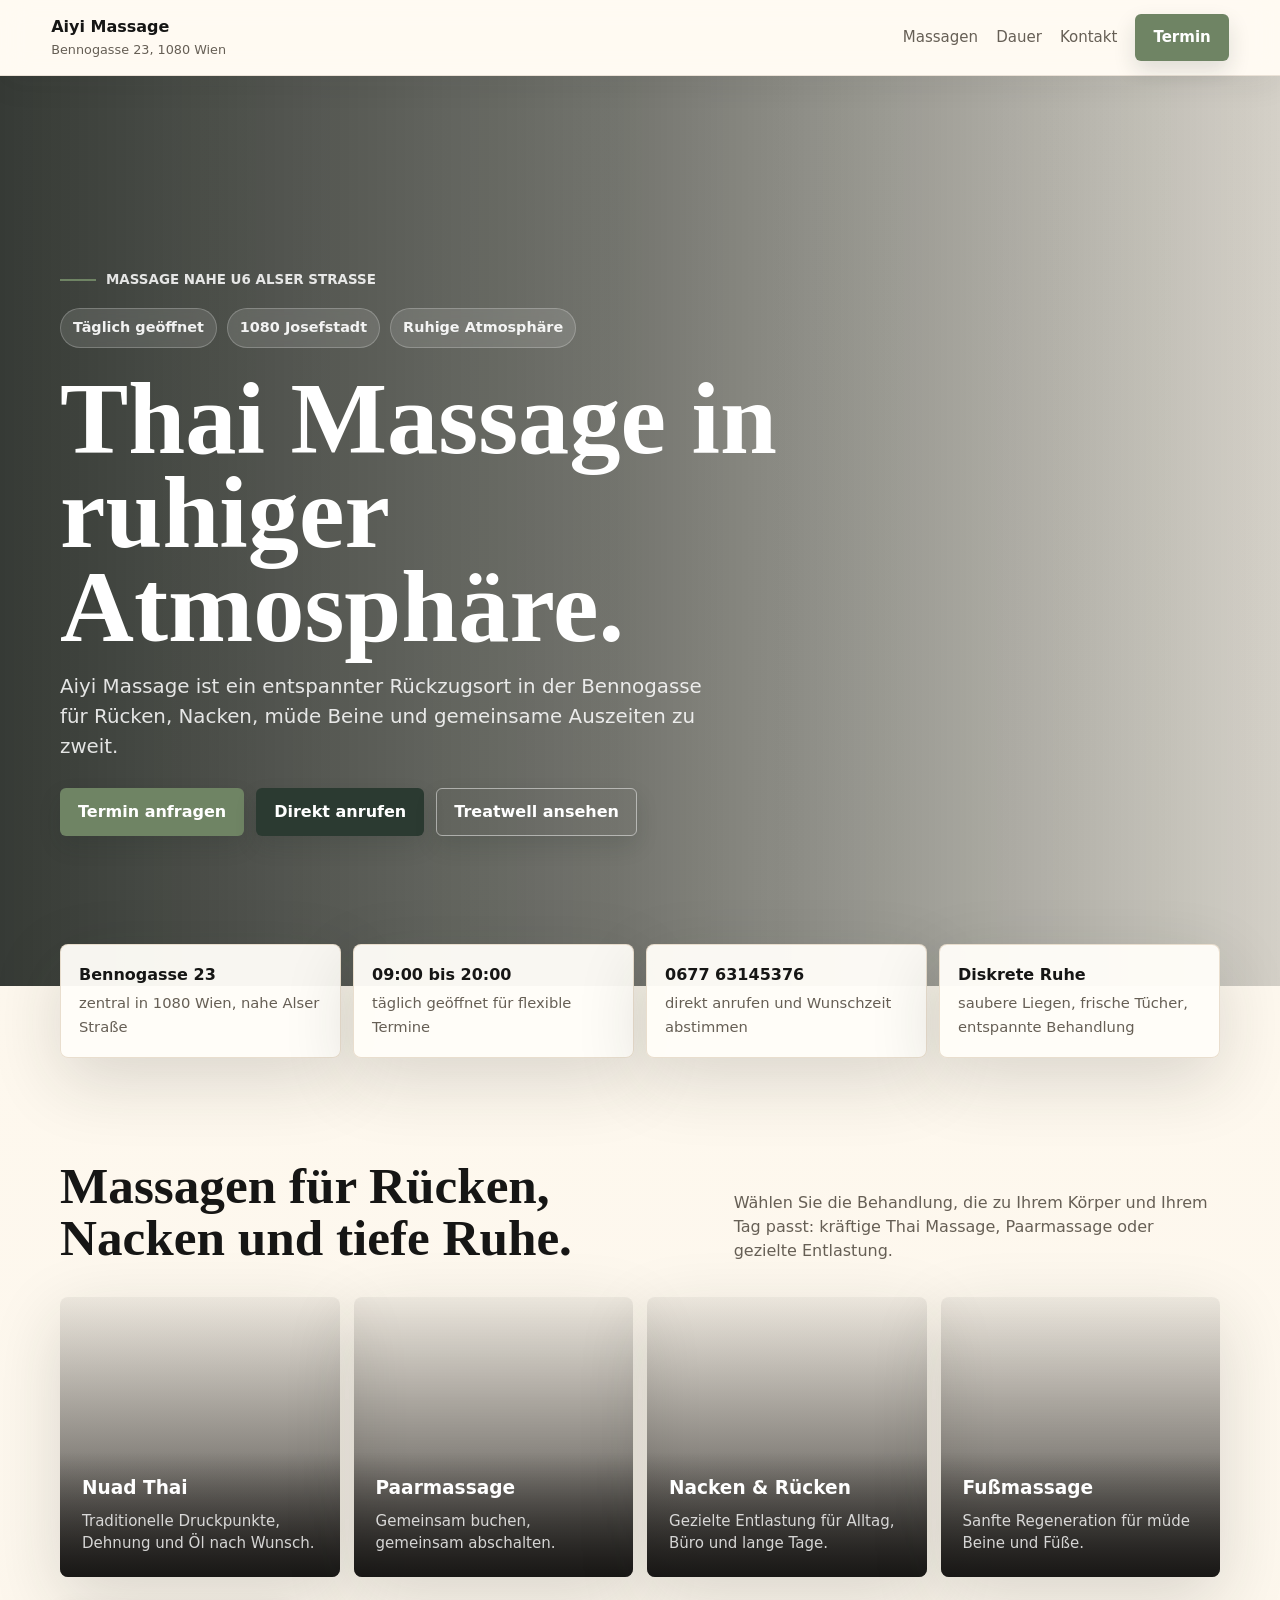
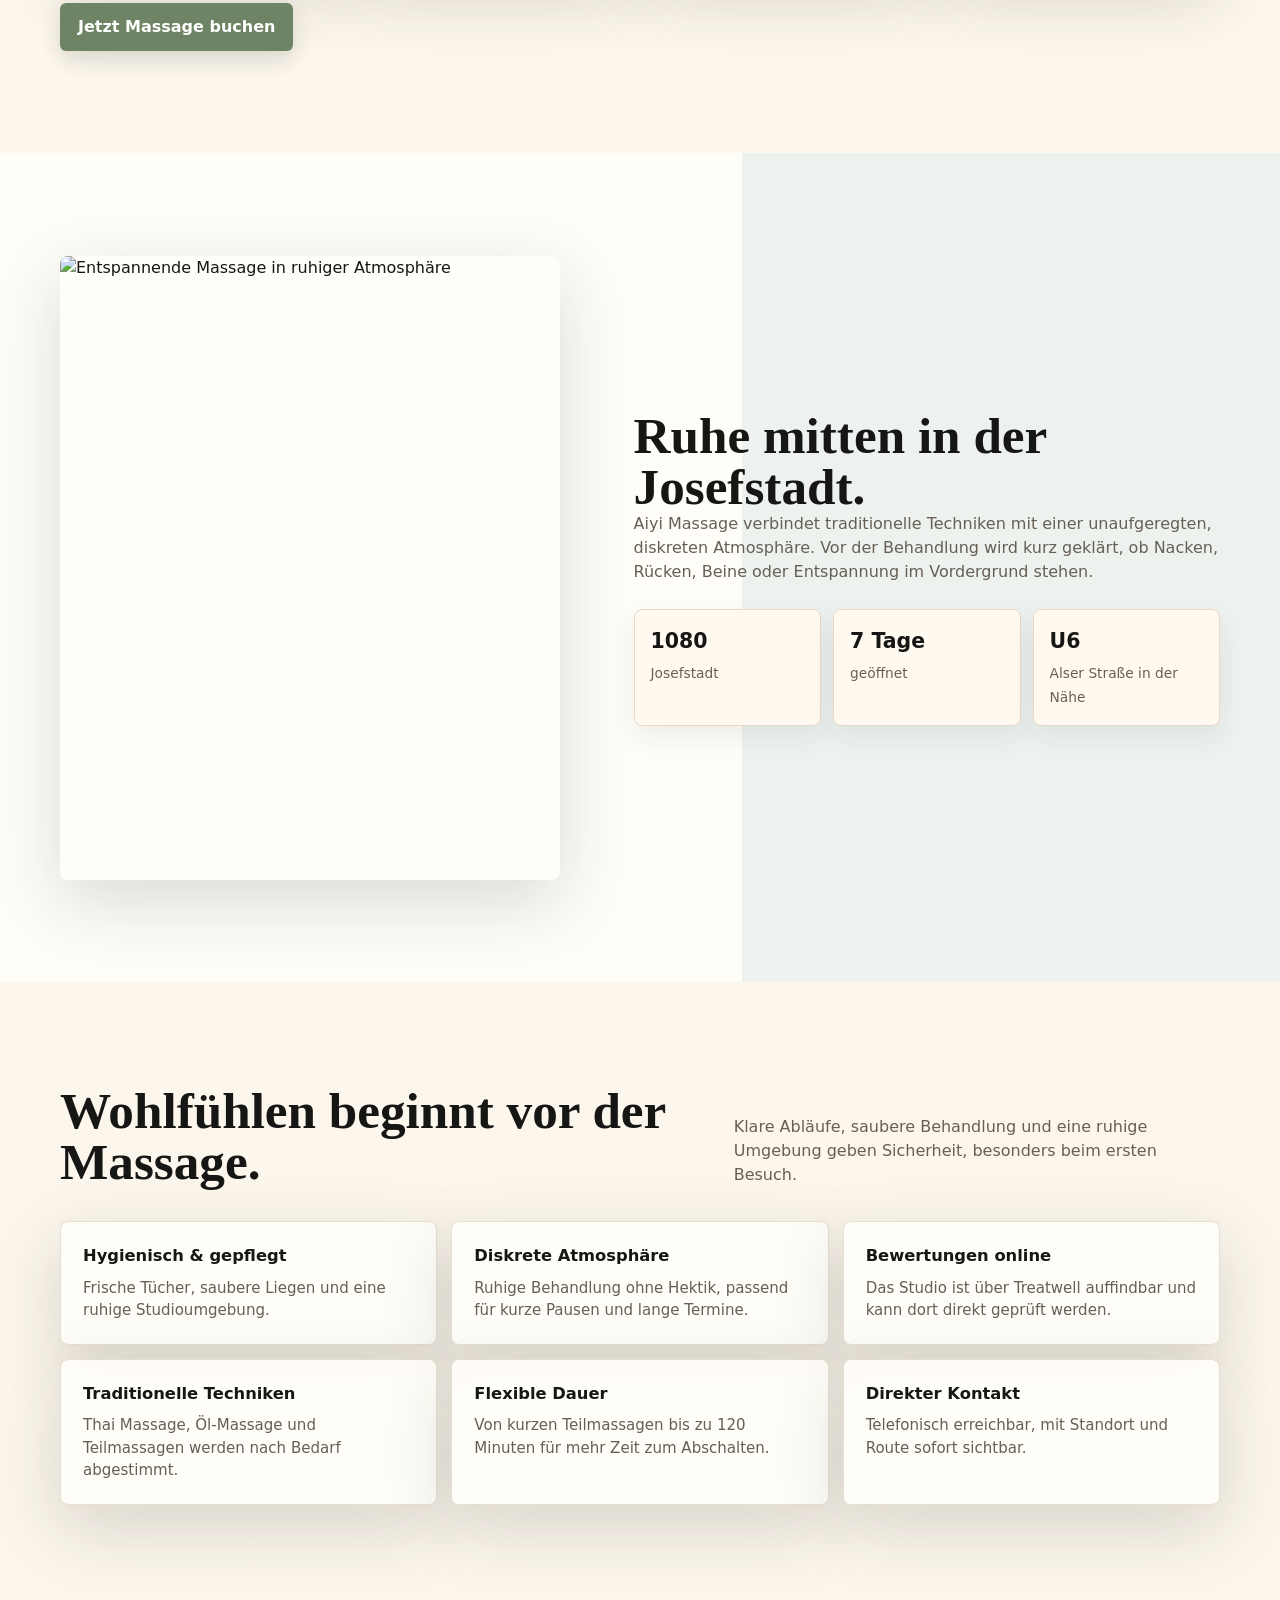
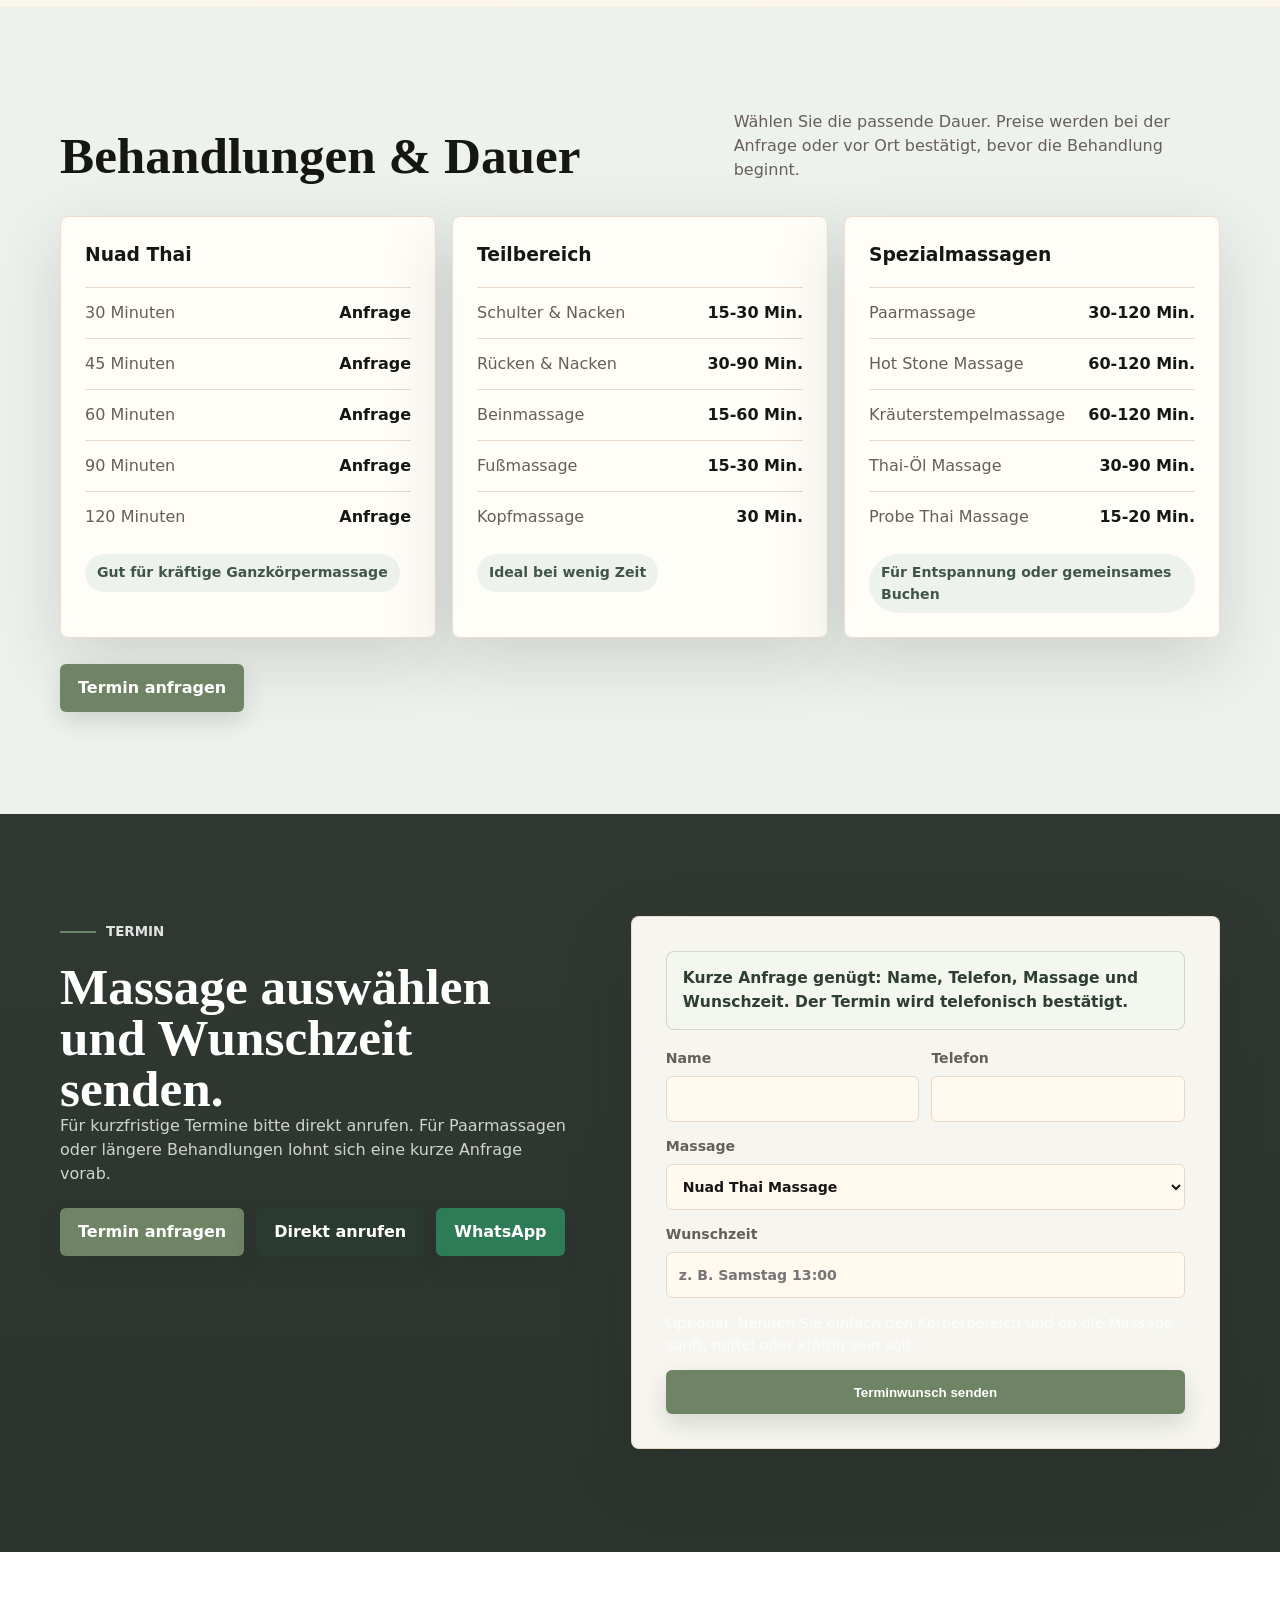
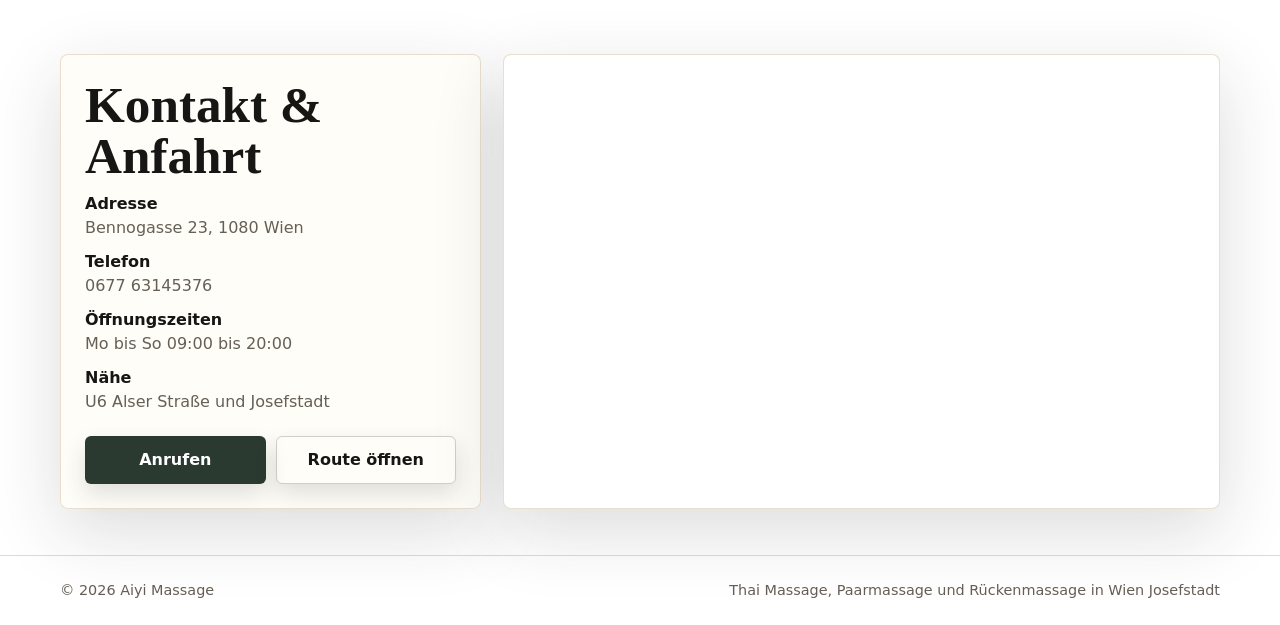
==== outputs/aiyi-massage/index.html @ 1ed0b498 "Initial website demos" ====
<!doctype html>
<html lang="de">
  <head>
    <meta charset="utf-8" />
    <meta name="viewport" content="width=device-width, initial-scale=1" />
    <title>Aiyi Massage | Massage in 1080 Wien</title>
    <meta
      name="description"
      content="Aiyi Massage in der Bennogasse 23, 1080 Wien: Thai Massage, Paarmassage, Rückenmassage, Fußmassage und Termin-Anfrage."
    />
    <link rel="stylesheet" href="../shared/demo.css" />
    <style>
      :root {
        --brand: #6f8464;
        --brand-dark: #1f2822;
        --accent: #bf8b52;
        --paper: #fff9ef;
        --surface: #fffdf8;
        --line: #e6d9c8;
        --muted: #665f55;
        --shadow: 0 22px 70px rgba(31, 40, 34, 0.16);
        --hero-image: url("https://images.pexels.com/photos/3865792/pexels-photo-3865792.jpeg?auto=compress&cs=tinysrgb&w=1800");
      }

      body {
        background:
          linear-gradient(180deg, rgba(255, 249, 239, 0.96), rgba(248, 243, 233, 0.94)),
          var(--paper);
      }

      .topbar {
        box-shadow: 0 10px 30px rgba(31, 40, 34, 0.06);
      }

      .button {
        box-shadow: 0 10px 22px rgba(31, 40, 34, 0.14);
        transition:
          transform 180ms ease,
          box-shadow 180ms ease,
          background 180ms ease;
      }

      .button:hover {
        transform: translateY(-2px);
        box-shadow: 0 16px 28px rgba(31, 40, 34, 0.2);
      }

      .button.call {
        background: #2b3a31;
      }

      .button.whatsapp {
        background: #2d7b57;
      }

      .hero {
        min-height: 88vh;
        background:
          linear-gradient(90deg, rgba(21, 27, 23, 0.86), rgba(21, 27, 23, 0.6) 48%, rgba(21, 27, 23, 0.18)),
          var(--hero-image) center / cover;
      }

      .hero-inner {
        padding-bottom: 48px;
      }

      .hero h1 {
        max-width: 780px;
      }

      .hero p {
        max-width: 660px;
      }

      .hero-badges {
        display: flex;
        flex-wrap: wrap;
        gap: 10px;
        margin: 0 0 24px;
      }

      .hero-badge {
        border: 1px solid rgba(255, 255, 255, 0.22);
        border-radius: 999px;
        padding: 8px 12px;
        background: rgba(255, 255, 255, 0.12);
        color: rgba(255, 255, 255, 0.92);
        font-size: 0.9rem;
        font-weight: 720;
        backdrop-filter: blur(10px);
      }

      .quick-info {
        width: min(1160px, calc(100% - 36px));
        display: grid;
        grid-template-columns: repeat(4, minmax(0, 1fr));
        gap: 12px;
        margin: -42px auto 0;
        position: relative;
        z-index: 2;
      }

      .quick-card,
      .trust-card,
      .treatment-card,
      .menu-card,
      .contact-card,
      .panel {
        border: 1px solid rgba(230, 217, 200, 0.86);
        border-radius: 8px;
        background: rgba(255, 253, 248, 0.96);
        box-shadow: var(--shadow);
      }

      .quick-card {
        padding: 18px;
      }

      .quick-card strong {
        display: block;
        margin-bottom: 4px;
      }

      .quick-card span {
        color: var(--muted);
        font-size: 0.92rem;
      }

      .tiles {
        grid-template-columns: repeat(4, minmax(0, 1fr));
      }

      .tile {
        min-height: 280px;
        transition:
          transform 220ms ease,
          box-shadow 220ms ease;
      }

      .tile:hover {
        transform: translateY(-4px);
        box-shadow: 0 28px 75px rgba(31, 40, 34, 0.2);
      }

      .tile:nth-child(1) {
        background:
          linear-gradient(rgba(20, 18, 16, 0.08), rgba(20, 18, 16, 0.82)),
          url("https://images.pexels.com/photos/34821383/pexels-photo-34821383.jpeg?auto=compress&cs=tinysrgb&w=900")
            center 46% / cover;
      }

      .tile:nth-child(2) {
        background:
          linear-gradient(rgba(20, 18, 16, 0.08), rgba(20, 18, 16, 0.82)),
          url("https://images.pexels.com/photos/7365442/pexels-photo-7365442.jpeg?auto=compress&cs=tinysrgb&w=900")
            center 42% / cover;
      }

      .tile:nth-child(3) {
        background:
          linear-gradient(rgba(20, 18, 16, 0.08), rgba(20, 18, 16, 0.82)),
          url("https://images.pexels.com/photos/3865792/pexels-photo-3865792.jpeg?auto=compress&cs=tinysrgb&w=900")
            center 42% / cover;
      }

      .tile:nth-child(4) {
        background:
          linear-gradient(rgba(20, 18, 16, 0.08), rgba(20, 18, 16, 0.82)),
          url("https://images.pexels.com/photos/12649751/pexels-photo-12649751.jpeg?auto=compress&cs=tinysrgb&w=900")
            center 48% / cover;
      }

      .section-cta {
        margin-top: 26px;
      }

      .trust-grid {
        display: grid;
        grid-template-columns: repeat(3, minmax(0, 1fr));
        gap: 14px;
      }

      .trust-card {
        padding: 22px;
      }

      .trust-card strong {
        display: block;
        margin-bottom: 8px;
        color: var(--ink);
        font-size: 1.02rem;
      }

      .trust-card p {
        margin: 0;
        color: var(--muted);
        font-size: 0.94rem;
      }

      .split {
        background:
          linear-gradient(90deg, #fffdf8 0%, #fffdf8 58%, #eef2ee 58%, #eef2ee 100%);
      }

      .portrait {
        aspect-ratio: 4 / 5;
      }

      .proof-item {
        box-shadow: 0 10px 28px rgba(31, 40, 34, 0.08);
      }

      .duration-note {
        display: inline-flex;
        align-items: center;
        margin-top: 12px;
        border-radius: 999px;
        padding: 8px 12px;
        background: #eef2ee;
        color: #405648;
        font-size: 0.88rem;
        font-weight: 760;
      }

      .line-item strong {
        min-width: 102px;
        text-align: right;
      }

      .booking {
        background:
          linear-gradient(rgba(31, 40, 34, 0.92), rgba(31, 40, 34, 0.94)),
          url("https://images.pexels.com/photos/3757954/pexels-photo-3757954.jpeg?auto=compress&cs=tinysrgb&w=1600")
            center / cover;
      }

      .booking-grid {
        align-items: start;
      }

      .booking .actions {
        margin-top: 22px;
      }

      .panel {
        padding: clamp(22px, 4vw, 34px);
      }

      .note {
        border-color: rgba(111, 132, 100, 0.28);
        background: #f3f7ed;
        color: #2d3e33;
      }

      .booking .note {
        color: #2d3e33;
      }

      .form-help {
        margin: 0;
        color: var(--muted);
        font-size: 0.92rem;
      }

      .contact-grid {
        grid-template-columns: minmax(310px, 0.74fr) minmax(360px, 1.26fr);
        align-items: stretch;
      }

      .contact-card {
        display: grid;
        align-content: start;
        gap: 10px;
      }

      .contact-card p {
        margin-bottom: 0;
      }

      .contact-actions {
        display: grid;
        grid-template-columns: 1fr 1fr;
        gap: 10px;
        margin-top: 12px;
      }

      .map-wrap {
        overflow: hidden;
        border: 1px solid rgba(230, 217, 200, 0.86);
        border-radius: 8px;
        background: #fff;
        box-shadow: var(--shadow);
      }

      .map-wrap .map {
        width: 100%;
        height: 100%;
        min-height: 430px;
        border-radius: 0;
        filter: saturate(0.88) contrast(0.96);
      }

      .mobile-cta {
        position: fixed;
        right: 12px;
        bottom: 12px;
        left: 12px;
        z-index: 30;
        display: none;
        grid-template-columns: 1fr 1fr;
        gap: 10px;
        padding: 10px;
        border: 1px solid rgba(230, 217, 200, 0.9);
        border-radius: 8px;
        background: rgba(255, 253, 248, 0.94);
        box-shadow: 0 18px 45px rgba(31, 40, 34, 0.2);
        backdrop-filter: blur(16px);
      }

      .mobile-cta .button {
        min-height: 46px;
        padding: 10px 12px;
      }

      [data-reveal] {
        opacity: 0;
        transform: translateY(18px);
        transition:
          opacity 560ms ease,
          transform 560ms ease;
      }

      [data-reveal].is-visible {
        opacity: 1;
        transform: translateY(0);
      }

      @media (max-width: 920px) {
        .quick-info,
        .trust-grid {
          grid-template-columns: repeat(2, minmax(0, 1fr));
        }

        .tiles {
          grid-template-columns: repeat(2, minmax(0, 1fr));
        }

        .contact-grid {
          grid-template-columns: 1fr;
        }

        .split {
          background: #fffdf8;
        }
      }

      @media (max-width: 620px) {
        .hero {
          min-height: 82vh;
          background-position: center top;
        }

        .hero-inner {
          padding-top: 64px;
          padding-bottom: 48px;
        }

        .hero-badges {
          gap: 8px;
        }

        .hero-badge {
          font-size: 0.82rem;
        }

        .quick-info,
        .trust-grid,
        .tiles,
        .contact-actions {
          grid-template-columns: 1fr;
        }

        .quick-info {
          margin-top: 0;
          padding-top: 14px;
        }

        .line-item {
          align-items: flex-start;
        }

        .line-item strong {
          min-width: 88px;
        }

        .map-wrap .map {
          min-height: 320px;
        }

        .mobile-cta {
          display: grid;
        }

        body {
          padding-bottom: 82px;
        }
      }

      @media (prefers-reduced-motion: reduce) {
        html {
          scroll-behavior: auto;
        }

        *,
        *::before,
        *::after {
          animation-duration: 0.001ms !important;
          animation-iteration-count: 1 !important;
          transition-duration: 0.001ms !important;
        }

        [data-reveal] {
          opacity: 1;
          transform: none;
        }
      }
    </style>
  </head>
  <body>
    <header class="topbar">
      <a class="brand" href="#start">
        <strong>Aiyi Massage</strong>
        <span>Bennogasse 23, 1080 Wien</span>
      </a>
      <nav>
        <a href="#massagen">Massagen</a>
        <a href="#preise">Dauer</a>
        <a href="#kontakt">Kontakt</a>
        <a class="button primary" href="#termin">Termin</a>
      </nav>
    </header>

    <main id="start">
      <section class="hero" aria-label="Aiyi Massage">
        <div class="hero-inner" data-reveal>
          <div class="eyebrow">Massage nahe U6 Alser Straße</div>
          <div class="hero-badges">
            <span class="hero-badge">Täglich geöffnet</span>
            <span class="hero-badge">1080 Josefstadt</span>
            <span class="hero-badge">Ruhige Atmosphäre</span>
          </div>
          <h1>Thai Massage in ruhiger Atmosphäre.</h1>
          <p>
            Aiyi Massage ist ein entspannter Rückzugsort in der Bennogasse für
            Rücken, Nacken, müde Beine und gemeinsame Auszeiten zu zweit.
          </p>
          <div class="actions">
            <a class="button primary" href="#termin">Termin anfragen</a>
            <a class="button call" href="tel:+4367763145376">Direkt anrufen</a>
            <a
              class="button secondary"
              href="https://www.treatwell.at/ort/aiyi-massage/"
              target="_blank"
              rel="noreferrer"
              >Treatwell ansehen</a
            >
          </div>
        </div>
      </section>

      <div class="quick-info" aria-label="Wichtige Informationen">
        <div class="quick-card" data-reveal>
          <strong>Bennogasse 23</strong>
          <span>zentral in 1080 Wien, nahe Alser Straße</span>
        </div>
        <div class="quick-card" data-reveal>
          <strong>09:00 bis 20:00</strong>
          <span>täglich geöffnet für flexible Termine</span>
        </div>
        <div class="quick-card" data-reveal>
          <strong>0677 63145376</strong>
          <span>direkt anrufen und Wunschzeit abstimmen</span>
        </div>
        <div class="quick-card" data-reveal>
          <strong>Diskrete Ruhe</strong>
          <span>saubere Liegen, frische Tücher, entspannte Behandlung</span>
        </div>
      </div>

      <section id="massagen">
        <div class="section-inner">
          <div class="section-heading" data-reveal>
            <h2>Massagen für Rücken, Nacken und tiefe Ruhe.</h2>
            <p>
              Wählen Sie die Behandlung, die zu Ihrem Körper und Ihrem Tag passt:
              kräftige Thai Massage, Paarmassage oder gezielte Entlastung.
            </p>
          </div>
          <div class="tiles">
            <article class="tile" data-reveal>
              <div class="tile-content">
                <h3>Nuad Thai</h3>
                <p>Traditionelle Druckpunkte, Dehnung und Öl nach Wunsch.</p>
              </div>
            </article>
            <article class="tile" data-reveal>
              <div class="tile-content">
                <h3>Paarmassage</h3>
                <p>Gemeinsam buchen, gemeinsam abschalten.</p>
              </div>
            </article>
            <article class="tile" data-reveal>
              <div class="tile-content">
                <h3>Nacken & Rücken</h3>
                <p>Gezielte Entlastung für Alltag, Büro und lange Tage.</p>
              </div>
            </article>
            <article class="tile" data-reveal>
              <div class="tile-content">
                <h3>Fußmassage</h3>
                <p>Sanfte Regeneration für müde Beine und Füße.</p>
              </div>
            </article>
          </div>
          <div class="section-cta" data-reveal>
            <a class="button primary" href="#termin">Jetzt Massage buchen</a>
          </div>
        </div>
      </section>

      <section class="split">
        <div class="section-inner split-grid">
          <img
            class="portrait"
            src="https://images.pexels.com/photos/3997989/pexels-photo-3997989.jpeg?auto=compress&cs=tinysrgb&w=1000"
            alt="Entspannende Massage in ruhiger Atmosphäre"
            data-reveal
          />
          <div class="copy" data-reveal>
            <h2>Ruhe mitten in der Josefstadt.</h2>
            <p>
              Aiyi Massage verbindet traditionelle Techniken mit einer
              unaufgeregten, diskreten Atmosphäre. Vor der Behandlung wird kurz
              geklärt, ob Nacken, Rücken, Beine oder Entspannung im Vordergrund
              stehen.
            </p>
            <div class="proof" aria-label="Vertrauen und Standort">
              <div class="proof-item">
                <strong>1080</strong>
                <span>Josefstadt</span>
              </div>
              <div class="proof-item">
                <strong>7 Tage</strong>
                <span>geöffnet</span>
              </div>
              <div class="proof-item">
                <strong>U6</strong>
                <span>Alser Straße in der Nähe</span>
              </div>
            </div>
          </div>
        </div>
      </section>

      <section aria-label="Vertrauen">
        <div class="section-inner">
          <div class="section-heading" data-reveal>
            <h2>Wohlfühlen beginnt vor der Massage.</h2>
            <p>
              Klare Abläufe, saubere Behandlung und eine ruhige Umgebung geben
              Sicherheit, besonders beim ersten Besuch.
            </p>
          </div>
          <div class="trust-grid">
            <article class="trust-card" data-reveal>
              <strong>Hygienisch & gepflegt</strong>
              <p>Frische Tücher, saubere Liegen und eine ruhige Studioumgebung.</p>
            </article>
            <article class="trust-card" data-reveal>
              <strong>Diskrete Atmosphäre</strong>
              <p>Ruhige Behandlung ohne Hektik, passend für kurze Pausen und lange Termine.</p>
            </article>
            <article class="trust-card" data-reveal>
              <strong>Bewertungen online</strong>
              <p>Das Studio ist über Treatwell auffindbar und kann dort direkt geprüft werden.</p>
            </article>
            <article class="trust-card" data-reveal>
              <strong>Traditionelle Techniken</strong>
              <p>Thai Massage, Öl-Massage und Teilmassagen werden nach Bedarf abgestimmt.</p>
            </article>
            <article class="trust-card" data-reveal>
              <strong>Flexible Dauer</strong>
              <p>Von kurzen Teilmassagen bis zu 120 Minuten für mehr Zeit zum Abschalten.</p>
            </article>
            <article class="trust-card" data-reveal>
              <strong>Direkter Kontakt</strong>
              <p>Telefonisch erreichbar, mit Standort und Route sofort sichtbar.</p>
            </article>
          </div>
        </div>
      </section>

      <section id="preise" class="menu">
        <div class="section-inner">
          <div class="section-heading" data-reveal>
            <h2>Behandlungen & Dauer</h2>
            <p>
              Wählen Sie die passende Dauer. Preise werden bei der Anfrage oder
              vor Ort bestätigt, bevor die Behandlung beginnt.
            </p>
          </div>
          <div class="menu-grid">
            <article class="menu-card" data-reveal>
              <h3>Nuad Thai</h3>
              <div class="line-item"><span>30 Minuten</span><strong>Anfrage</strong></div>
              <div class="line-item"><span>45 Minuten</span><strong>Anfrage</strong></div>
              <div class="line-item"><span>60 Minuten</span><strong>Anfrage</strong></div>
              <div class="line-item"><span>90 Minuten</span><strong>Anfrage</strong></div>
              <div class="line-item"><span>120 Minuten</span><strong>Anfrage</strong></div>
              <span class="duration-note">Gut für kräftige Ganzkörpermassage</span>
            </article>
            <article class="menu-card" data-reveal>
              <h3>Teilbereich</h3>
              <div class="line-item"><span>Schulter & Nacken</span><strong>15-30 Min.</strong></div>
              <div class="line-item"><span>Rücken & Nacken</span><strong>30-90 Min.</strong></div>
              <div class="line-item"><span>Beinmassage</span><strong>15-60 Min.</strong></div>
              <div class="line-item"><span>Fußmassage</span><strong>15-30 Min.</strong></div>
              <div class="line-item"><span>Kopfmassage</span><strong>30 Min.</strong></div>
              <span class="duration-note">Ideal bei wenig Zeit</span>
            </article>
            <article class="menu-card" data-reveal>
              <h3>Spezialmassagen</h3>
              <div class="line-item"><span>Paarmassage</span><strong>30-120 Min.</strong></div>
              <div class="line-item"><span>Hot Stone Massage</span><strong>60-120 Min.</strong></div>
              <div class="line-item"><span>Kräuterstempelmassage</span><strong>60-120 Min.</strong></div>
              <div class="line-item"><span>Thai-Öl Massage</span><strong>30-90 Min.</strong></div>
              <div class="line-item"><span>Probe Thai Massage</span><strong>15-20 Min.</strong></div>
              <span class="duration-note">Für Entspannung oder gemeinsames Buchen</span>
            </article>
          </div>
          <div class="section-cta" data-reveal>
            <a class="button primary" href="#termin">Termin anfragen</a>
          </div>
        </div>
      </section>

      <section id="termin" class="booking">
        <div class="section-inner booking-grid">
          <div data-reveal>
            <div class="eyebrow">Termin</div>
            <h2>Massage auswählen und Wunschzeit senden.</h2>
            <p>
              Für kurzfristige Termine bitte direkt anrufen. Für Paarmassagen
              oder längere Behandlungen lohnt sich eine kurze Anfrage vorab.
            </p>
            <div class="actions">
              <a class="button primary" href="#booking-form">Termin anfragen</a>
              <a class="button call" href="tel:+4367763145376">Direkt anrufen</a>
              <a
                class="button whatsapp"
                href="https://wa.me/4367763145376?text=Hallo%20Aiyi%20Massage%2C%20ich%20m%C3%B6chte%20gerne%20einen%20Termin%20anfragen."
                target="_blank"
                rel="noreferrer"
                >WhatsApp</a
              >
            </div>
          </div>
          <div class="panel" data-reveal>
            <p class="note">
              Kurze Anfrage genügt: Name, Telefon, Massage und Wunschzeit. Der
              Termin wird telefonisch bestätigt.
            </p>
            <form id="booking-form" class="demo-form">
              <div class="field-row">
                <label>
                  Name
                  <input name="Name" autocomplete="name" required />
                </label>
                <label>
                  Telefon
                  <input name="Telefon" autocomplete="tel" inputmode="tel" required />
                </label>
              </div>
              <label>
                Massage
                <select name="Massage">
                  <option>Nuad Thai Massage</option>
                  <option>Paarmassage</option>
                  <option>Nacken & Rücken</option>
                  <option>Fußmassage</option>
                  <option>Thai-Öl Massage</option>
                </select>
              </label>
              <label>
                Wunschzeit
                <input name="Wunschzeit" placeholder="z. B. Samstag 13:00" />
              </label>
              <p class="form-help">
                Optional: Nennen Sie einfach den Körperbereich und ob die Massage
                sanft, mittel oder kräftig sein soll.
              </p>
              <button class="button primary" type="submit">Terminwunsch senden</button>
              <p class="form-status">Danke, der Terminwunsch wurde vorgemerkt.</p>
            </form>
          </div>
        </div>
      </section>

      <section id="kontakt" class="contact">
        <div class="section-inner contact-grid">
          <div class="contact-card" data-reveal>
            <h2>Kontakt & Anfahrt</h2>
            <p><strong>Adresse</strong><br />Bennogasse 23, 1080 Wien</p>
            <p><strong>Telefon</strong><br /><a href="tel:+4367763145376">0677 63145376</a></p>
            <p><strong>Öffnungszeiten</strong><br />Mo bis So 09:00 bis 20:00</p>
            <p><strong>Nähe</strong><br />U6 Alser Straße und Josefstadt</p>
            <div class="contact-actions">
              <a class="button call" href="tel:+4367763145376">Anrufen</a>
              <a
                class="button secondary"
                href="https://www.google.com/maps/search/?api=1&query=Bennogasse%2023%201080%20Wien"
                target="_blank"
                rel="noreferrer"
                >Route öffnen</a
              >
            </div>
          </div>
          <div class="map-wrap" data-reveal>
            <iframe
              class="map"
              title="Karte Aiyi Massage"
              src="https://www.google.com/maps?q=Bennogasse%2023%201080%20Wien&output=embed"
              loading="lazy"
            ></iframe>
          </div>
        </div>
      </section>
    </main>

    <div class="mobile-cta" aria-label="Schneller Kontakt">
      <a class="button call" href="tel:+4367763145376">Anrufen</a>
      <a class="button primary" href="#termin">Termin</a>
    </div>

    <footer>
      <div class="footer-inner">
        <span>© 2026 Aiyi Massage</span>
        <span>Thai Massage, Paarmassage und Rückenmassage in Wien Josefstadt</span>
      </div>
    </footer>

    <script src="../shared/forms.js"></script>
    <script>
      const revealItems = document.querySelectorAll("[data-reveal]");

      if (!window.matchMedia("(prefers-reduced-motion: reduce)").matches) {
        const observer = new IntersectionObserver(
          (entries) => {
            entries.forEach((entry) => {
              if (entry.isIntersecting) {
                entry.target.classList.add("is-visible");
                observer.unobserve(entry.target);
              }
            });
          },
          { threshold: 0.14 }
        );

        revealItems.forEach((item) => observer.observe(item));
      } else {
        revealItems.forEach((item) => item.classList.add("is-visible"));
      }
    </script>
  </body>
</html>
---- outputs/shared/demo.css ----
:root {
  --ink: #161615;
  --muted: #6d6761;
  --paper: #fffaf3;
  --surface: #ffffff;
  --line: #e7ddd1;
  --brand: #b86f3d;
  --brand-dark: #26201b;
  --accent: #4f7464;
  --shadow: 0 18px 55px rgba(28, 24, 20, 0.14);
}

* {
  box-sizing: border-box;
}

html {
  scroll-behavior: smooth;
}

body {
  margin: 0;
  color: var(--ink);
  background: var(--paper);
  font-family: Inter, ui-sans-serif, system-ui, -apple-system, BlinkMacSystemFont, "Segoe UI", sans-serif;
  line-height: 1.5;
}

a {
  color: inherit;
  text-decoration: none;
}

img {
  display: block;
  max-width: 100%;
}

.topbar {
  position: sticky;
  top: 0;
  z-index: 10;
  display: flex;
  align-items: center;
  justify-content: space-between;
  gap: 18px;
  padding: 14px clamp(18px, 4vw, 54px);
  background: rgba(255, 250, 243, 0.94);
  border-bottom: 1px solid rgba(231, 221, 209, 0.82);
  backdrop-filter: blur(14px);
}

.brand {
  display: grid;
  gap: 1px;
}

.brand strong {
  font-size: 1rem;
}

.brand span {
  color: var(--muted);
  font-size: 0.8rem;
}

nav {
  display: flex;
  align-items: center;
  gap: 18px;
  color: var(--muted);
  font-size: 0.94rem;
}

.button {
  display: inline-flex;
  min-height: 44px;
  align-items: center;
  justify-content: center;
  gap: 8px;
  border: 1px solid transparent;
  border-radius: 6px;
  padding: 11px 17px;
  background: var(--brand-dark);
  color: #fff;
  font-weight: 760;
  white-space: nowrap;
}

.button.primary {
  background: var(--brand);
}

.button.secondary {
  border-color: rgba(22, 22, 21, 0.2);
  background: transparent;
  color: var(--ink);
}

.hero {
  min-height: 82vh;
  display: grid;
  align-items: end;
  color: #fff;
  background:
    linear-gradient(90deg, rgba(14, 13, 12, 0.82), rgba(14, 13, 12, 0.54) 48%, rgba(14, 13, 12, 0.2)),
    var(--hero-image) center / cover;
}

.hero-inner,
.section-inner {
  width: min(1160px, calc(100% - 36px));
  margin: 0 auto;
}

.hero-inner {
  padding: 86px 0 62px;
}

.eyebrow {
  display: inline-flex;
  align-items: center;
  gap: 10px;
  margin-bottom: 18px;
  color: rgba(255, 255, 255, 0.86);
  font-size: 0.84rem;
  font-weight: 760;
  text-transform: uppercase;
}

.eyebrow::before {
  width: 36px;
  height: 2px;
  background: var(--brand);
  content: "";
}

h1,
h2,
h3,
p {
  margin-top: 0;
}

h1,
h2 {
  font-family: Georgia, "Times New Roman", serif;
  letter-spacing: 0;
}

h1 {
  max-width: 850px;
  margin-bottom: 18px;
  font-size: clamp(3rem, 8vw, 7rem);
  line-height: 0.92;
}

.hero p {
  max-width: 620px;
  color: rgba(255, 255, 255, 0.86);
  font-size: clamp(1.04rem, 2vw, 1.24rem);
}

.actions {
  display: flex;
  flex-wrap: wrap;
  gap: 12px;
  margin-top: 26px;
}

.hero .button.secondary {
  border-color: rgba(255, 255, 255, 0.48);
  color: #fff;
}

section {
  padding: clamp(58px, 8vw, 104px) 0;
}

.section-heading {
  display: grid;
  grid-template-columns: minmax(0, 0.95fr) minmax(260px, 0.72fr);
  gap: 32px;
  align-items: end;
  margin-bottom: 34px;
}

h2 {
  margin-bottom: 0;
  font-size: clamp(2.1rem, 4vw, 3.9rem);
  line-height: 1;
}

.section-heading p,
.copy p {
  margin-bottom: 0;
  color: var(--muted);
}

.tiles {
  display: grid;
  grid-template-columns: repeat(4, minmax(0, 1fr));
  gap: 14px;
}

.tile {
  min-height: 245px;
  display: grid;
  align-content: end;
  overflow: hidden;
  border-radius: 8px;
  background: var(--brand-dark);
  box-shadow: var(--shadow);
  color: #fff;
}

.tile-content {
  padding: 22px;
  background: linear-gradient(rgba(10, 9, 8, 0), rgba(10, 9, 8, 0.72));
}

.tile h3 {
  margin-bottom: 8px;
  font-size: 1.16rem;
}

.tile p {
  margin-bottom: 0;
  color: rgba(255, 255, 255, 0.8);
  font-size: 0.94rem;
}

.split {
  background: #fff;
}

.split-grid {
  display: grid;
  grid-template-columns: minmax(300px, 0.92fr) minmax(320px, 1.08fr);
  gap: clamp(28px, 6vw, 74px);
  align-items: center;
}

.portrait {
  width: 100%;
  aspect-ratio: 4 / 5;
  border-radius: 8px;
  object-fit: cover;
  box-shadow: var(--shadow);
}

.proof {
  display: grid;
  grid-template-columns: repeat(3, 1fr);
  gap: 12px;
  margin-top: 25px;
}

.proof-item {
  border: 1px solid var(--line);
  border-radius: 8px;
  padding: 16px;
  background: var(--paper);
}

.proof-item strong {
  display: block;
  margin-bottom: 4px;
  font-size: 1.28rem;
}

.proof-item span {
  color: var(--muted);
  font-size: 0.86rem;
}

.menu {
  background: #eef2ee;
}

.menu-grid {
  display: grid;
  grid-template-columns: repeat(3, minmax(0, 1fr));
  gap: 16px;
}

.menu-card {
  border: 1px solid rgba(79, 116, 100, 0.22);
  border-radius: 8px;
  padding: 24px;
  background: #fff;
}

.line-item {
  display: flex;
  justify-content: space-between;
  gap: 14px;
  padding: 13px 0;
  border-top: 1px solid var(--line);
  color: var(--muted);
}

.line-item strong {
  color: var(--ink);
}

.booking {
  background: var(--brand-dark);
  color: #fff;
}

.booking-grid {
  display: grid;
  grid-template-columns: minmax(280px, 0.86fr) minmax(300px, 1fr);
  gap: clamp(26px, 5vw, 64px);
  align-items: center;
}

.booking p {
  color: rgba(255, 255, 255, 0.78);
}

.panel {
  border-radius: 8px;
  padding: clamp(20px, 4vw, 30px);
  background: #fff;
  color: var(--ink);
}

.note {
  margin: 0 0 18px;
  padding: 15px 16px;
  border-radius: 8px;
  border: 1px solid rgba(184, 111, 61, 0.28);
  background: #fff7e8;
  color: #3f2b1f;
  font-size: 0.97rem;
  font-weight: 650;
}

.booking .note {
  color: #3f2b1f;
}

form {
  display: grid;
  gap: 14px;
}

.field-row {
  display: grid;
  grid-template-columns: 1fr 1fr;
  gap: 12px;
}

label {
  display: grid;
  gap: 7px;
  color: var(--muted);
  font-size: 0.88rem;
  font-weight: 720;
}

input,
select,
textarea {
  width: 100%;
  min-height: 46px;
  border: 1px solid var(--line);
  border-radius: 6px;
  padding: 11px 12px;
  background: var(--paper);
  color: var(--ink);
  font: inherit;
}

textarea {
  min-height: 94px;
  resize: vertical;
}

.form-status {
  display: none;
  color: var(--accent);
  font-weight: 760;
}

.form-status.visible {
  display: block;
}

.contact {
  background: #fff;
  padding-bottom: 46px;
}

.contact-grid {
  display: grid;
  grid-template-columns: minmax(280px, 0.82fr) minmax(320px, 1.18fr);
  gap: 22px;
}

.contact-card {
  border: 1px solid var(--line);
  border-radius: 8px;
  padding: 24px;
  background: var(--paper);
}

.contact-card p {
  margin-bottom: 10px;
  color: var(--muted);
}

.contact-card strong {
  color: var(--ink);
}

.map {
  min-height: 360px;
  border: 0;
  border-radius: 8px;
}

footer {
  padding: 24px clamp(18px, 4vw, 54px);
  border-top: 1px solid var(--line);
  background: #fff;
  color: var(--muted);
  font-size: 0.9rem;
}

.footer-inner {
  width: min(1160px, 100%);
  display: flex;
  justify-content: space-between;
  gap: 18px;
  margin: 0 auto;
}

.hub {
  min-height: 100vh;
  padding: clamp(32px, 5vw, 68px);
}

.hub h1 {
  color: var(--ink);
}

.hub-grid {
  display: grid;
  grid-template-columns: repeat(2, minmax(0, 1fr));
  gap: 16px;
}

.hub-card {
  border: 1px solid var(--line);
  border-radius: 8px;
  padding: 24px;
  background: #fff;
  box-shadow: var(--shadow);
}

.hub-card p {
  color: var(--muted);
}

@media (max-width: 920px) {
  nav a:not(.button) {
    display: none;
  }

  .section-heading,
  .split-grid,
  .booking-grid,
  .contact-grid {
    grid-template-columns: 1fr;
  }

  .tiles,
  .menu-grid,
  .hub-grid {
    grid-template-columns: repeat(2, minmax(0, 1fr));
  }
}

@media (max-width: 620px) {
  .topbar {
    align-items: flex-start;
  }

  .brand span {
    max-width: 190px;
  }

  .button {
    width: 100%;
  }

  .topbar .button {
    width: auto;
    min-height: 40px;
    padding: 9px 12px;
  }

  .tiles,
  .menu-grid,
  .proof,
  .field-row,
  .hub-grid {
    grid-template-columns: 1fr;
  }

  .actions,
  .footer-inner {
    flex-direction: column;
  }
}
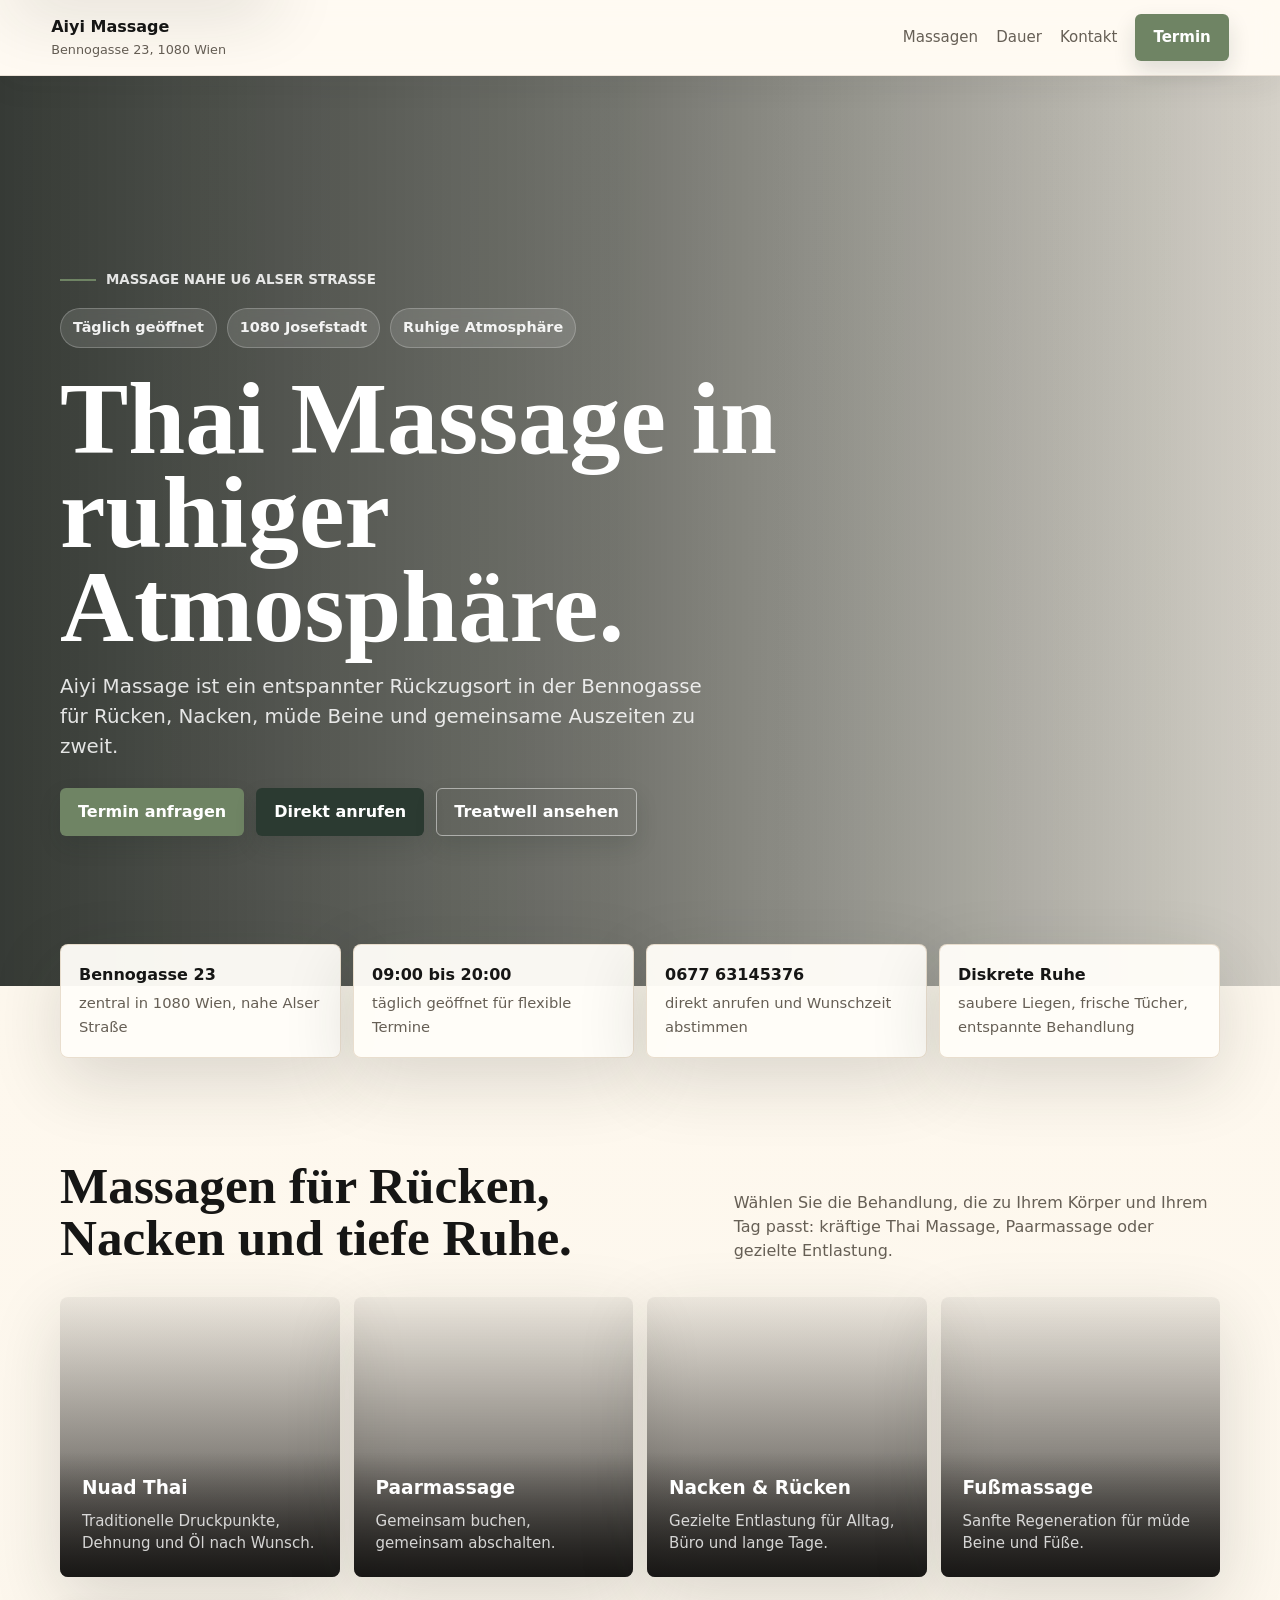
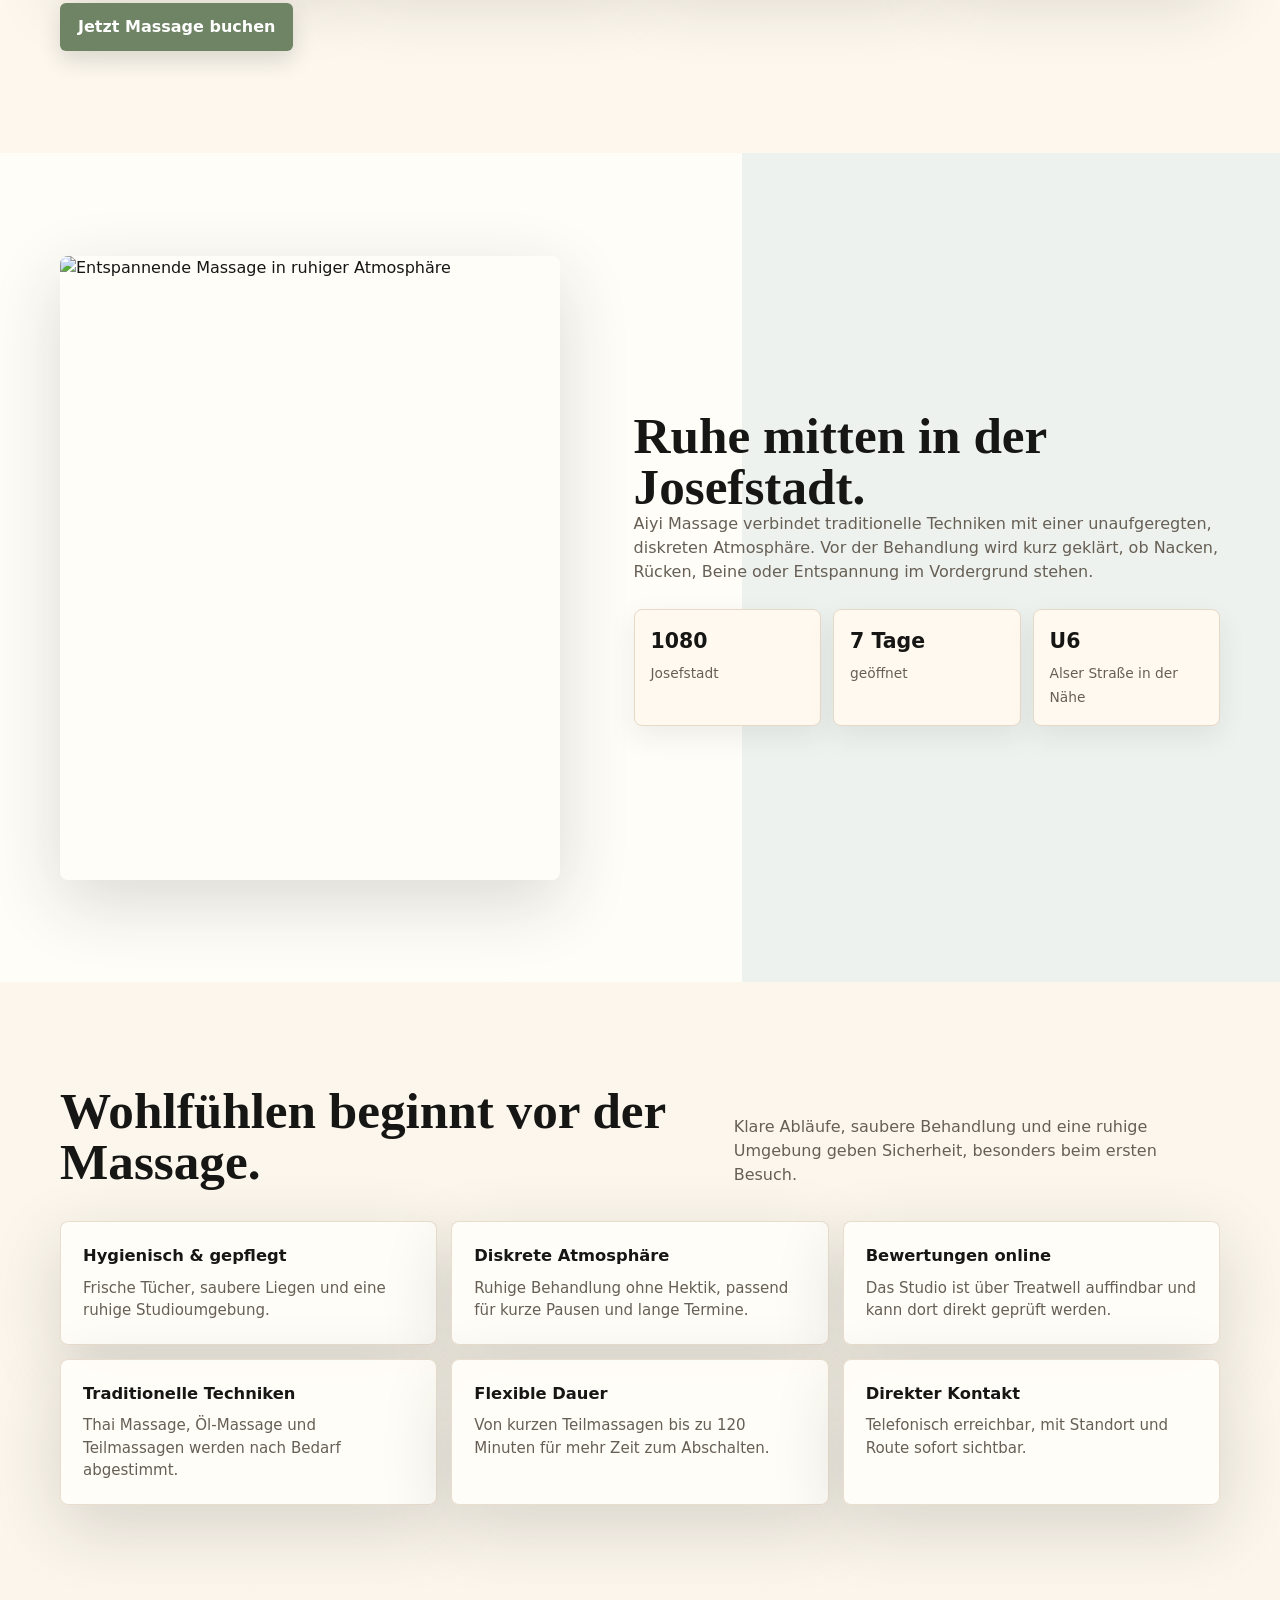
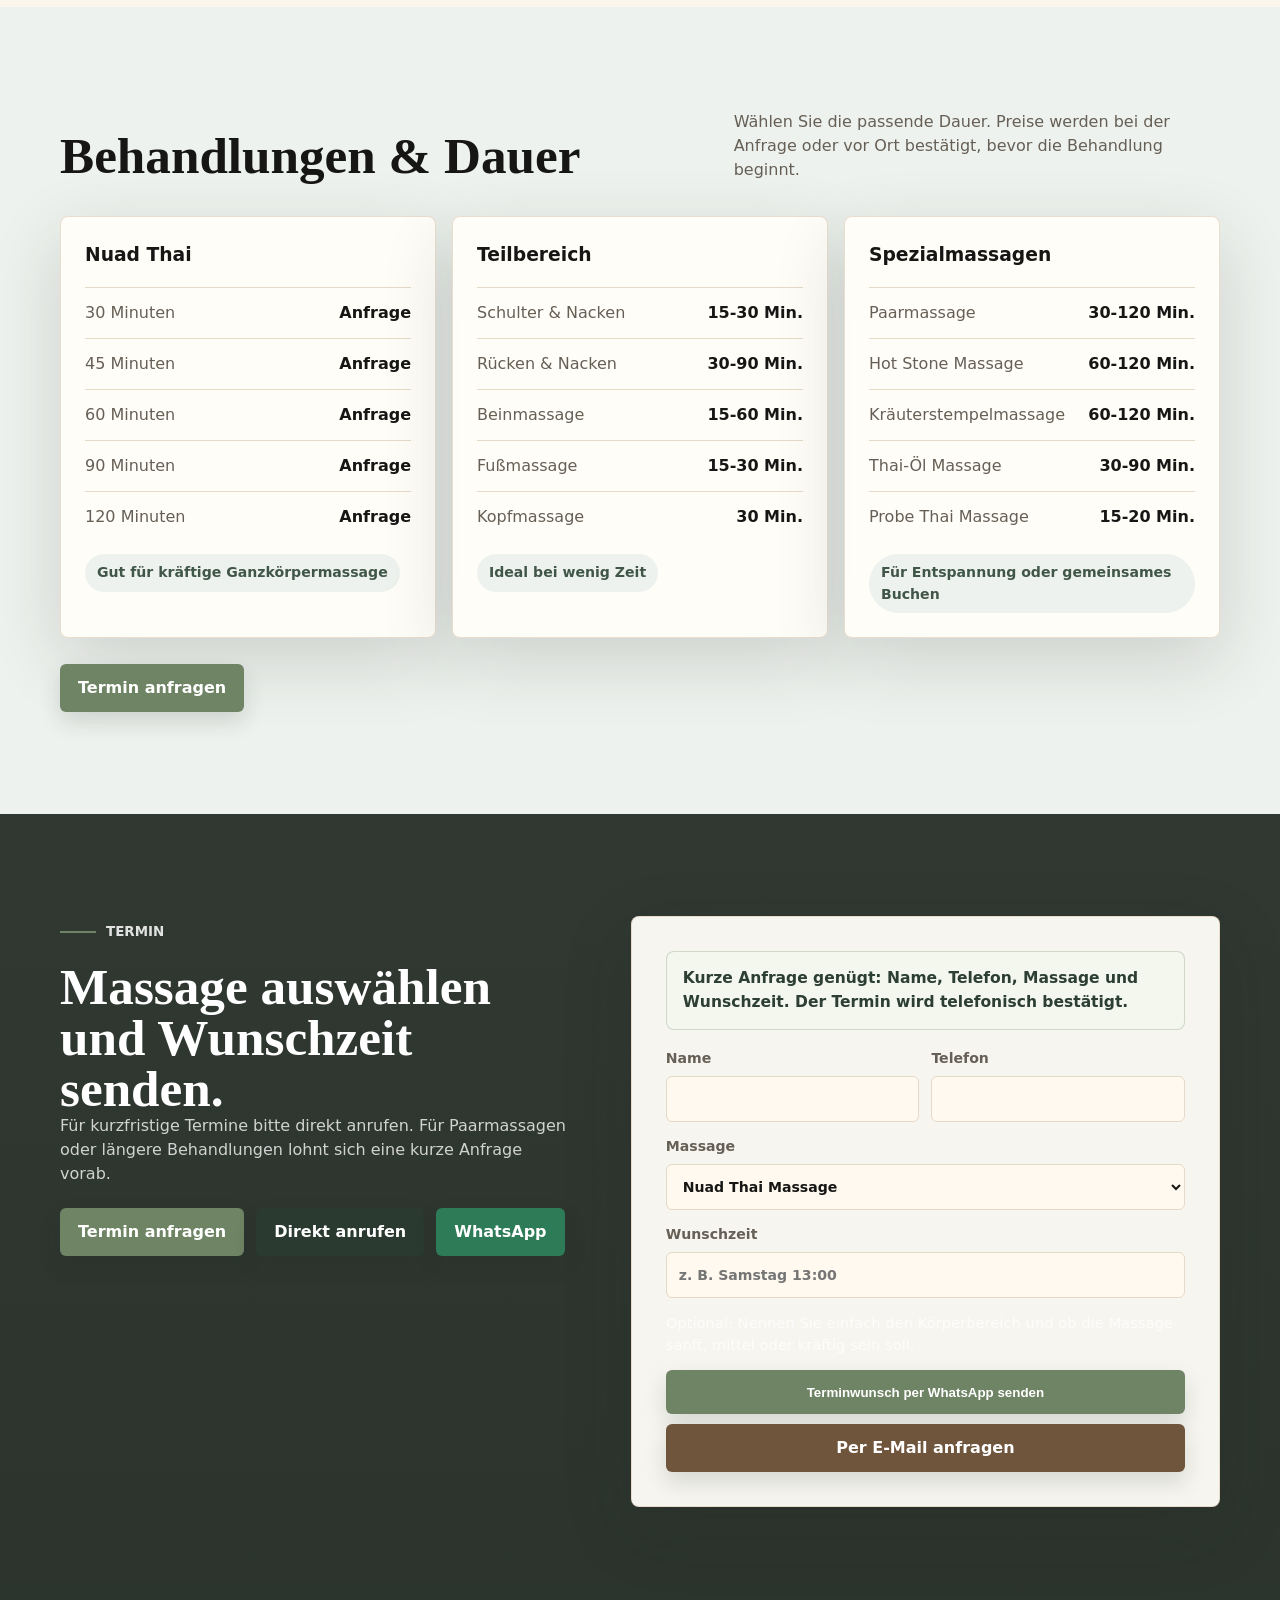
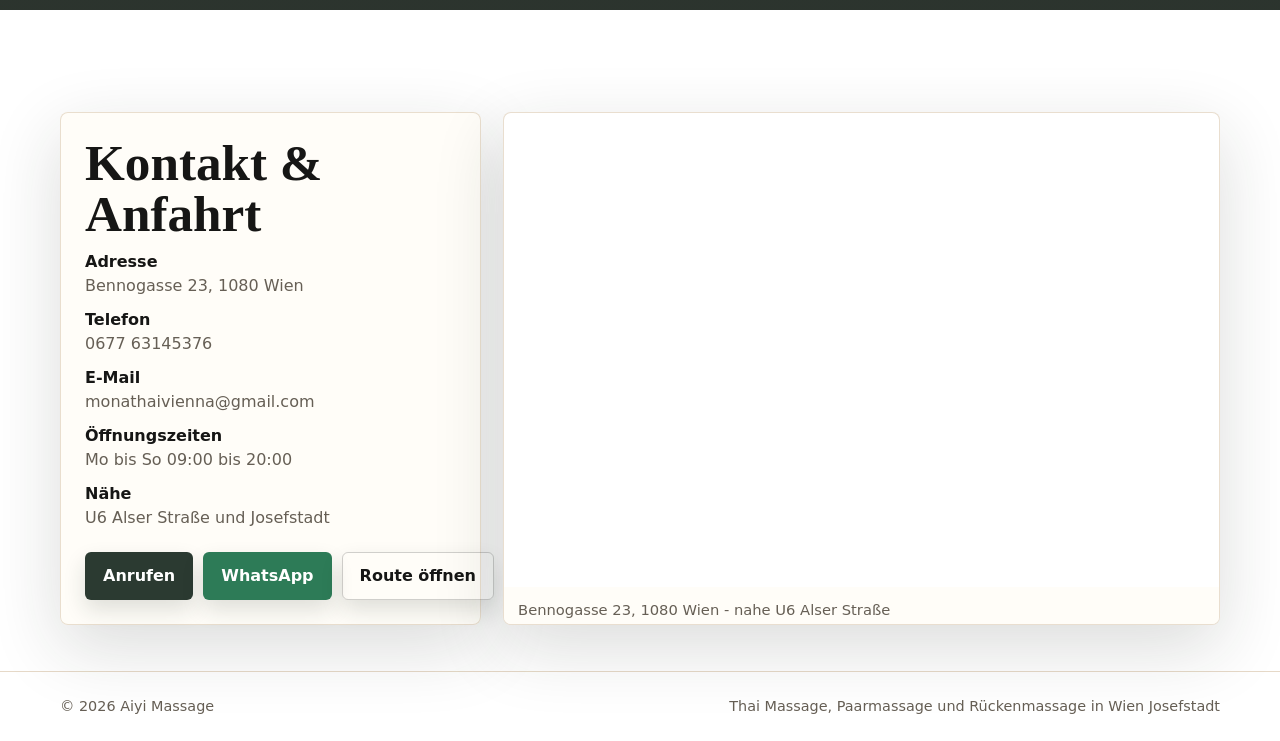
==== commit 5864a764: "Prepare Aiyi site for client launch" ====
--- a/outputs/aiyi-massage/index.html
+++ b/outputs/aiyi-massage/index.html
@@ -8,7 +8,56 @@
       name="description"
       content="Aiyi Massage in der Bennogasse 23, 1080 Wien: Thai Massage, Paarmassage, Rückenmassage, Fußmassage und Termin-Anfrage."
     />
+    <link rel="canonical" href="https://paulito09.github.io/massage-studio-website/" />
+    <meta name="theme-color" content="#6f8464" />
+    <meta property="og:title" content="Aiyi Massage | Massage in 1080 Wien" />
+    <meta
+      property="og:description"
+      content="Thai Massage, Paarmassage und gezielte Massage für Rücken, Nacken und Füße in der Bennogasse 23."
+    />
+    <meta property="og:type" content="website" />
+    <meta property="og:url" content="https://paulito09.github.io/massage-studio-website/" />
+    <meta property="og:locale" content="de_AT" />
+    <meta name="twitter:card" content="summary_large_image" />
+    <link rel="preconnect" href="https://images.pexels.com" />
+    <link rel="preconnect" href="https://www.google.com" />
+    <link rel="dns-prefetch" href="https://images.pexels.com" />
     <link rel="stylesheet" href="../shared/demo.css" />
+    <script type="application/ld+json">
+      {
+        "@context": "https://schema.org",
+        "@type": "HealthAndBeautyBusiness",
+        "name": "Aiyi Massage",
+        "url": "https://paulito09.github.io/massage-studio-website/",
+        "telephone": "+4367763145376",
+        "email": "monathaivienna@gmail.com",
+        "priceRange": "Preis auf Anfrage",
+        "address": {
+          "@type": "PostalAddress",
+          "streetAddress": "Bennogasse 23",
+          "postalCode": "1080",
+          "addressLocality": "Wien",
+          "addressCountry": "AT"
+        },
+        "openingHoursSpecification": [
+          {
+            "@type": "OpeningHoursSpecification",
+            "dayOfWeek": [
+              "Monday",
+              "Tuesday",
+              "Wednesday",
+              "Thursday",
+              "Friday",
+              "Saturday",
+              "Sunday"
+            ],
+            "opens": "09:00",
+            "closes": "20:00"
+          }
+        ],
+        "sameAs": ["https://www.treatwell.at/ort/aiyi-massage/"]
+      }
+    </script>
     <style>
       :root {
         --brand: #6f8464;
@@ -45,12 +94,44 @@
         box-shadow: 0 16px 28px rgba(31, 40, 34, 0.2);
       }
 
+      .button:focus-visible,
+      a:focus-visible,
+      input:focus-visible,
+      select:focus-visible,
+      textarea:focus-visible,
+      button:focus-visible {
+        outline: 3px solid rgba(191, 139, 82, 0.72);
+        outline-offset: 3px;
+      }
+
       .button.call {
         background: #2b3a31;
       }
 
       .button.whatsapp {
         background: #2d7b57;
+      }
+
+      .button.email {
+        background: #70553d;
+      }
+
+      .skip-link {
+        position: fixed;
+        top: 10px;
+        left: 10px;
+        z-index: 100;
+        transform: translateY(-150%);
+        border-radius: 6px;
+        padding: 10px 14px;
+        background: #fffdf8;
+        color: var(--brand-dark);
+        font-weight: 760;
+        box-shadow: var(--shadow);
+      }
+
+      .skip-link:focus {
+        transform: translateY(0);
       }
 
       .hero {
@@ -262,6 +343,26 @@
         font-size: 0.92rem;
       }
 
+      .form-actions {
+        display: grid;
+        grid-template-columns: 1fr;
+        gap: 10px;
+      }
+
+      .form-status a {
+        color: #2d7b57;
+        text-decoration: underline;
+        text-underline-offset: 3px;
+      }
+
+      .hp-field {
+        position: absolute;
+        left: -9999px;
+        width: 1px;
+        height: 1px;
+        overflow: hidden;
+      }
+
       .contact-grid {
         grid-template-columns: minmax(310px, 0.74fr) minmax(360px, 1.26fr);
         align-items: stretch;
@@ -279,7 +380,7 @@
 
       .contact-actions {
         display: grid;
-        grid-template-columns: 1fr 1fr;
+        grid-template-columns: repeat(3, 1fr);
         gap: 10px;
         margin-top: 12px;
       }
@@ -294,10 +395,17 @@
 
       .map-wrap .map {
         width: 100%;
-        height: 100%;
+        height: calc(100% - 44px);
         min-height: 430px;
         border-radius: 0;
         filter: saturate(0.88) contrast(0.96);
+      }
+
+      .map-caption {
+        padding: 12px 14px;
+        background: #fffdf8;
+        color: var(--muted);
+        font-size: 0.92rem;
       }
 
       .mobile-cta {
@@ -397,6 +505,10 @@
           min-height: 320px;
         }
 
+        .map-caption {
+          padding-bottom: 14px;
+        }
+
         .mobile-cta {
           display: grid;
         }
@@ -427,6 +539,7 @@
     </style>
   </head>
   <body>
+    <a class="skip-link" href="#termin">Direkt zur Termin-Anfrage</a>
     <header class="topbar">
       <a class="brand" href="#start">
         <strong>Aiyi Massage</strong>
@@ -456,7 +569,7 @@
           </p>
           <div class="actions">
             <a class="button primary" href="#termin">Termin anfragen</a>
-            <a class="button call" href="tel:+4367763145376">Direkt anrufen</a>
+            <a class="button call" href="tel:+4367763145376" aria-label="Aiyi Massage telefonisch anrufen">Direkt anrufen</a>
             <a
               class="button secondary"
               href="https://www.treatwell.at/ort/aiyi-massage/"
@@ -655,7 +768,7 @@
             </p>
             <div class="actions">
               <a class="button primary" href="#booking-form">Termin anfragen</a>
-              <a class="button call" href="tel:+4367763145376">Direkt anrufen</a>
+              <a class="button call" href="tel:+4367763145376" aria-label="Aiyi Massage telefonisch anrufen">Direkt anrufen</a>
               <a
                 class="button whatsapp"
                 href="https://wa.me/4367763145376?text=Hallo%20Aiyi%20Massage%2C%20ich%20m%C3%B6chte%20gerne%20einen%20Termin%20anfragen."
@@ -671,6 +784,10 @@
               Termin wird telefonisch bestätigt.
             </p>
             <form id="booking-form" class="demo-form">
+              <label class="hp-field" aria-hidden="true">
+                Website
+                <input name="Website" tabindex="-1" autocomplete="off" />
+              </label>
               <div class="field-row">
                 <label>
                   Name
@@ -699,8 +816,18 @@
                 Optional: Nennen Sie einfach den Körperbereich und ob die Massage
                 sanft, mittel oder kräftig sein soll.
               </p>
-              <button class="button primary" type="submit">Terminwunsch senden</button>
-              <p class="form-status">Danke, der Terminwunsch wurde vorgemerkt.</p>
+              <div class="form-actions">
+                <button class="button primary" type="submit">Terminwunsch per WhatsApp senden</button>
+                <a
+                  id="email-fallback"
+                  class="button email"
+                  href="mailto:monathaivienna@gmail.com?subject=Terminwunsch%20Aiyi%20Massage"
+                  >Per E-Mail anfragen</a
+                >
+              </div>
+              <p class="form-status" aria-live="polite">
+                Danke, der Terminwunsch wurde vorbereitet.
+              </p>
             </form>
           </div>
         </div>
@@ -712,10 +839,18 @@
             <h2>Kontakt & Anfahrt</h2>
             <p><strong>Adresse</strong><br />Bennogasse 23, 1080 Wien</p>
             <p><strong>Telefon</strong><br /><a href="tel:+4367763145376">0677 63145376</a></p>
+            <p><strong>E-Mail</strong><br /><a href="mailto:monathaivienna@gmail.com">monathaivienna@gmail.com</a></p>
             <p><strong>Öffnungszeiten</strong><br />Mo bis So 09:00 bis 20:00</p>
             <p><strong>Nähe</strong><br />U6 Alser Straße und Josefstadt</p>
             <div class="contact-actions">
               <a class="button call" href="tel:+4367763145376">Anrufen</a>
+              <a
+                class="button whatsapp"
+                href="https://wa.me/4367763145376?text=Hallo%20Aiyi%20Massage%2C%20ich%20m%C3%B6chte%20gerne%20einen%20Termin%20anfragen."
+                target="_blank"
+                rel="noreferrer"
+                >WhatsApp</a
+              >
               <a
                 class="button secondary"
                 href="https://www.google.com/maps/search/?api=1&query=Bennogasse%2023%201080%20Wien"
@@ -732,6 +867,7 @@
               src="https://www.google.com/maps?q=Bennogasse%2023%201080%20Wien&output=embed"
               loading="lazy"
             ></iframe>
+            <div class="map-caption">Bennogasse 23, 1080 Wien - nahe U6 Alser Straße</div>
           </div>
         </div>
       </section>
@@ -739,7 +875,13 @@
 
     <div class="mobile-cta" aria-label="Schneller Kontakt">
       <a class="button call" href="tel:+4367763145376">Anrufen</a>
-      <a class="button primary" href="#termin">Termin</a>
+      <a
+        class="button whatsapp"
+        href="https://wa.me/4367763145376?text=Hallo%20Aiyi%20Massage%2C%20ich%20m%C3%B6chte%20gerne%20einen%20Termin%20anfragen."
+        target="_blank"
+        rel="noreferrer"
+        >WhatsApp</a
+      >
     </div>
 
     <footer>
@@ -751,6 +893,52 @@
 
     <script src="../shared/forms.js"></script>
     <script>
+      const bookingForm = document.querySelector("#booking-form");
+      const emailFallback = document.querySelector("#email-fallback");
+      const phoneNumber = "4367763145376";
+      const emailAddress = "monathaivienna@gmail.com";
+
+      bookingForm?.addEventListener("submit", (event) => {
+        event.preventDefault();
+
+        const formData = new FormData(bookingForm);
+        if (formData.get("Website")) return;
+
+        const name = String(formData.get("Name") || "").trim();
+        const phone = String(formData.get("Telefon") || "").trim();
+        const massage = String(formData.get("Massage") || "").trim();
+        const wishTime = String(formData.get("Wunschzeit") || "").trim();
+        const message = [
+          "Hallo Aiyi Massage, ich möchte gerne einen Termin anfragen.",
+          "",
+          name ? `Name: ${name}` : "",
+          phone ? `Telefon: ${phone}` : "",
+          massage ? `Massage: ${massage}` : "",
+          wishTime ? `Wunschzeit: ${wishTime}` : "",
+        ]
+          .filter(Boolean)
+          .join("\n");
+        const encodedMessage = encodeURIComponent(message);
+        const whatsappUrl = `https://wa.me/${phoneNumber}?text=${encodedMessage}`;
+        const mailSubject = encodeURIComponent("Terminwunsch Aiyi Massage");
+        const mailBody = encodeURIComponent(message);
+        const status = bookingForm.querySelector(".form-status");
+
+        if (emailFallback) {
+          emailFallback.href = `mailto:${emailAddress}?subject=${mailSubject}&body=${mailBody}`;
+        }
+
+        window.open(whatsappUrl, "_blank", "noopener");
+
+        if (status) {
+          status.classList.add("visible");
+          status.innerHTML =
+            'WhatsApp wurde geöffnet. Falls es nicht klappt, bitte <a href="' +
+            `mailto:${emailAddress}?subject=${mailSubject}&body=${mailBody}` +
+            '">per E-Mail senden</a> oder direkt anrufen.';
+        }
+      });
+
       const revealItems = document.querySelectorAll("[data-reveal]");
 
       if (!window.matchMedia("(prefers-reduced-motion: reduce)").matches) {
